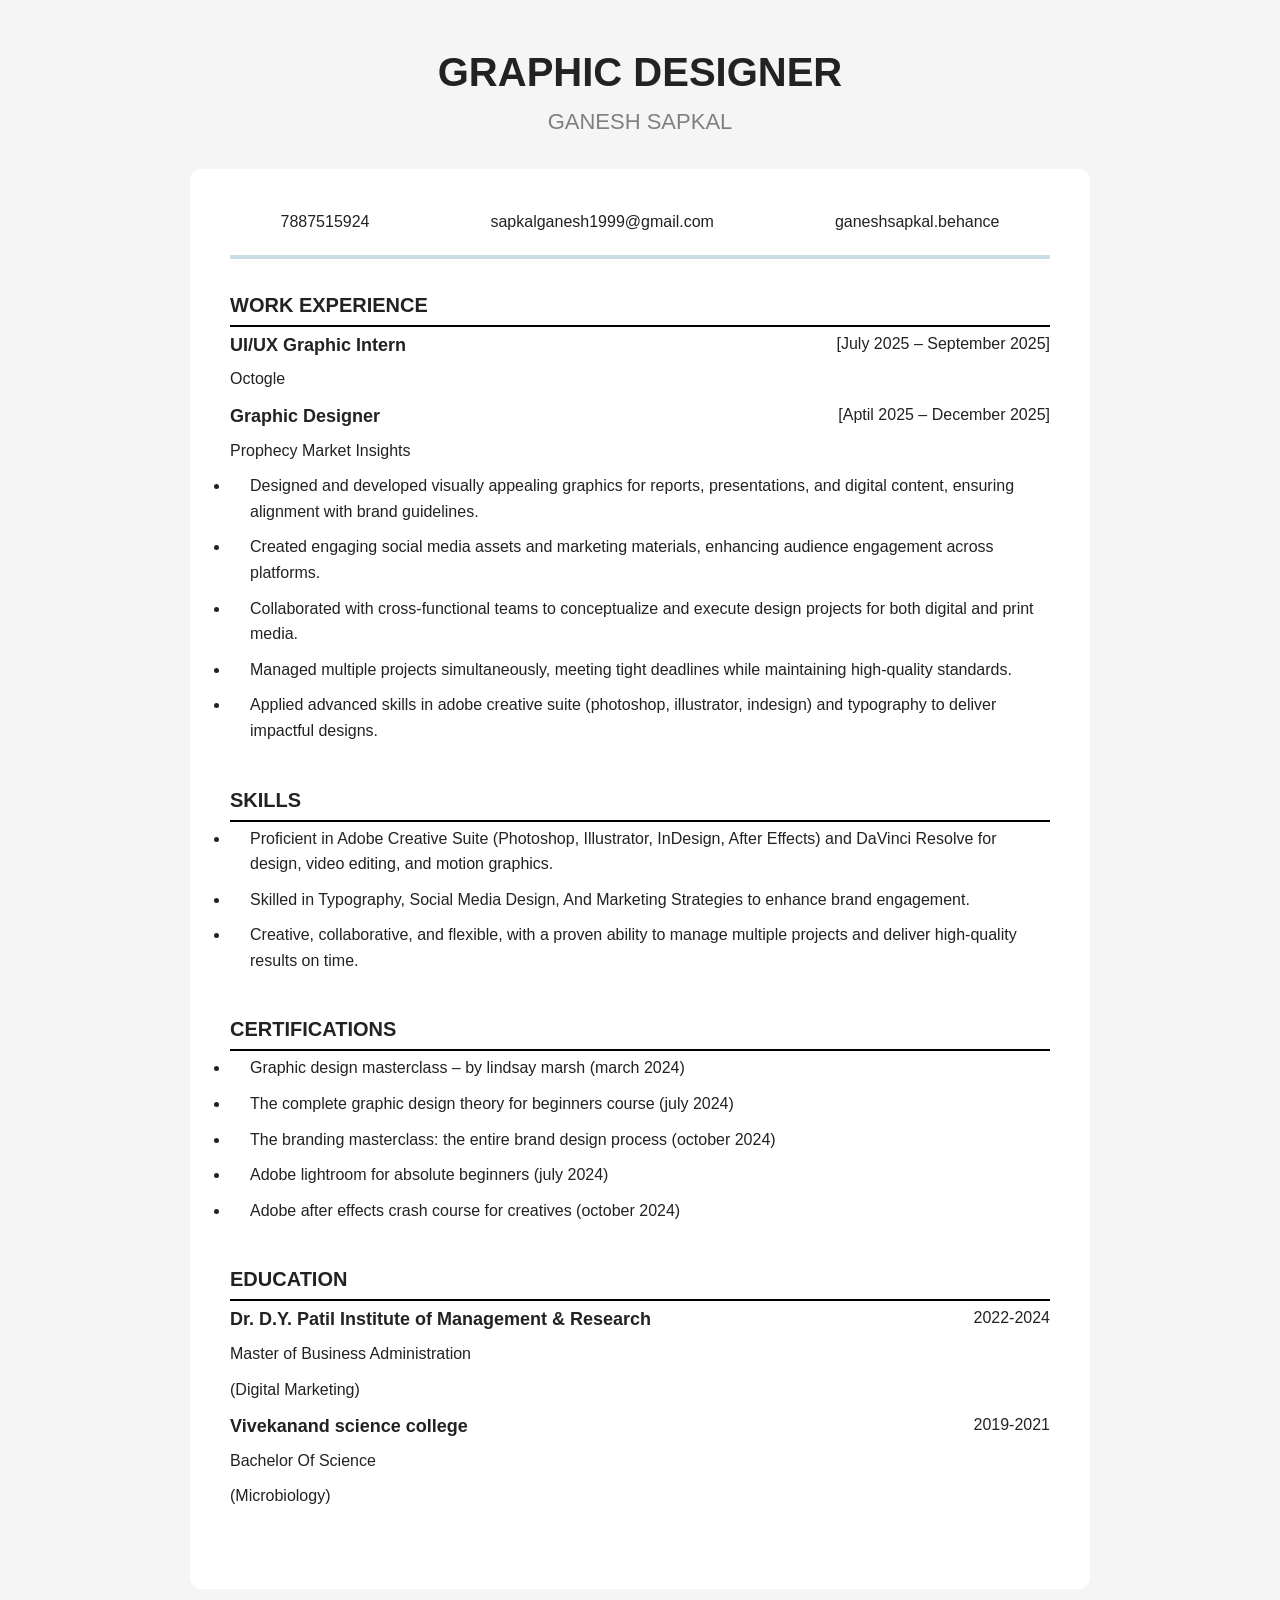
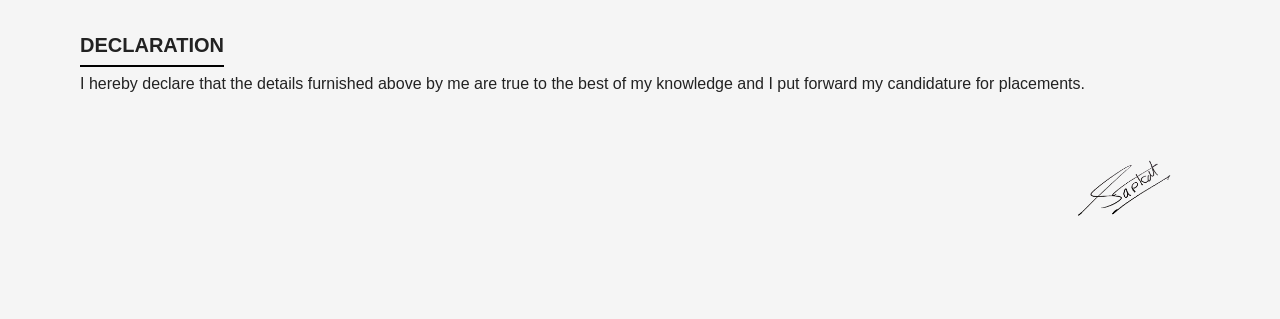
==== resume.html @ cbca67ed "update" ====
<!DOCTYPE html>
<html lang="en">
<head>
    <meta charset="UTF-8">
    <meta name="viewport" content="width=device-width, initial-scale=1.0">
    <title>My Resume</title>
    <link rel="stylesheet" href="style2.css">
</head>
<body>
    <header>
        <h1>GRAPHIC DESIGNER</h1>
        <h2>GANESH SAPKAL</h2>
    </header>
    <main>
        <address>
        <a href="tel:7887515924">7887515924</a>
        <a href="mailto:sapkalganesh1999@gmail.com">sapkalganesh1999@gmail.com</a>
        <a href="https://www.behance.net/ganeshsapkal" target="_blank" rel="noopener">ganeshsapkal.behance</a>
        </address>
    <section class="work-experience">
    <h4>WORK EXPERIENCE</h4>
    <div class="position">
        <h5>UI/UX Graphic Intern</h5>
        <p> [July 2025 – September 2025] </p>
    </div>
    <p> Octogle </p>
    <div class="position">
        <h5>Graphic Designer</h5>
        <p> [Aptil 2025 – December 2025] </p>
    </div>
    <p> Prophecy Market Insights </p>
    <ul>
        <li>Designed and developed visually appealing graphics for reports, presentations, and digital content, ensuring 
        alignment with brand guidelines. </li>
        <li>Created engaging social media assets and marketing materials, enhancing audience engagement across platforms.</li>
        <li>Collaborated with cross-functional teams to conceptualize and execute design projects for both digital and print 
        media.</li>
        <li>Managed multiple projects simultaneously, meeting tight deadlines while maintaining high-quality standards.</li>
        <li>Applied advanced skills in adobe creative suite (photoshop, illustrator, indesign) and typography to deliver 
        impactful designs.</li>
    </ul>
    </section>
    <section >
       <h4>SKILLS </h4>
    <ul>
        <li>Proficient in Adobe Creative Suite (Photoshop, Illustrator, InDesign, After Effects) and 
        DaVinci Resolve for design, video editing, and motion graphics.</li>
        <li>Skilled in Typography, Social Media Design, And Marketing Strategies to enhance brand 
        engagement. </li>
        <li>Creative, collaborative, and flexible, with a proven ability to manage multiple projects and 
        deliver high-quality results on time.</li>
    </ul> 
    </section>
    <section>
      <h4>CERTIFICATIONS </h4>
    <ul>
        <li>Graphic design masterclass – by lindsay marsh (march 2024)</li>
        <li>The complete graphic design theory for beginners course (july 2024) </li>
        <li>The branding masterclass: the entire brand design process (october 2024)</li>
        <li>Adobe lightroom for absolute beginners (july 2024)</li>
        <li>Adobe after effects crash course for creatives (october 2024)</li>
    </ul>  
    </section>
    <section>
    <h4>EDUCATION </h4>
    <div class="position">
        <h5>Dr. D.Y. Patil Institute of Management & Research</h5>
        <p>2022-2024 </p>
    </div>
    <p> Master of Business Administration</p>
    <p>(Digital Marketing)</p>
    <div class="position">
        <h5>Vivekanand science college </h5>
        <p> 2019-2021 </p>
    </div>
    <p> Bachelor Of Science</p>
    <p>(Microbiology)</p>  
    </section>
    </main>
    <footer>
        <div class="FOOTERTEXT">
            <h4>DECLARATION</h4>
            <p class="paragraphdi">I hereby declare that the details furnished above by me are true to the best of my knowledge 
            and I put forward my candidature for placements.</p>
        </div>   
    <img src="images/sig-ganesh.webp" alt="Ganesh Sapkal Signature">
    </footer>
</body>
</html>
---- style2.css ----
/* RESET */
*{
    margin: 0;
    padding: 0;
    box-sizing: border-box;
}

/* BODY */
body{
    font-family: Arial, sans-serif;
    line-height: 1.6;
    background-color: #f5f5f5;
    color: #222;
    padding: 40px;
}

/* MAIN CONTAINER */
main{
    max-width: 900px;
    margin: auto;
    background-color: white;
    padding: 40px;
    border-radius: 12px;
}

/* HEADER */
header{
    text-align: center;
    margin-bottom: 30px;
}

header h1{
    font-size: 40px;
}

header h2{
    font-size: 22px;
    font-weight: normal;
    color: gray;
}

/* CONTACT INFO */
address{
    display: flex;
    justify-content: space-around;
    gap: 20px;
    margin-bottom: 30px;
    font-style: normal;
    padding-bottom: 20px;
    border-bottom: 4px solid #C9DEE4;
}

address a{
    text-decoration: none;
    color: #222;
}

/* SECTIONS */
section{
    margin-bottom: 40px;
}

/* SECTION HEADINGS */
section h2{
    margin-bottom: 15px;
    border-bottom: 2px solid black;
    padding-bottom: 5px;
}

/* LISTS */
li{
    margin-bottom: 10px;
    padding-left: 20px;
}

/* PARAGRAPHS */
p{
    margin-bottom: 10px;
}

/* FOOTER */
footer{
    margin: 40px;
    text-align: center;
    display: flex;
    flex-direction: column;
    justify-content: flex-start;
    align-items: flex-end;
}
.FOOTERTEXT{
    display: flex;
    flex-direction: column;
    align-items: flex-start;
    align-self: stretch;

}
.paragraphdi{
    text-align: left;
}

/* SIGNATURE IMAGE */
footer img{
    width: 150px;
    margin-top: 20px;
}
h4{
    border-bottom: 2px solid black;
    padding-bottom: 4px;
    margin-bottom: 4px;
    font-size: 20px;
}
.position{
    display: flex;
    justify-content: space-between;
}
h5{
    font-size: 18px;
}
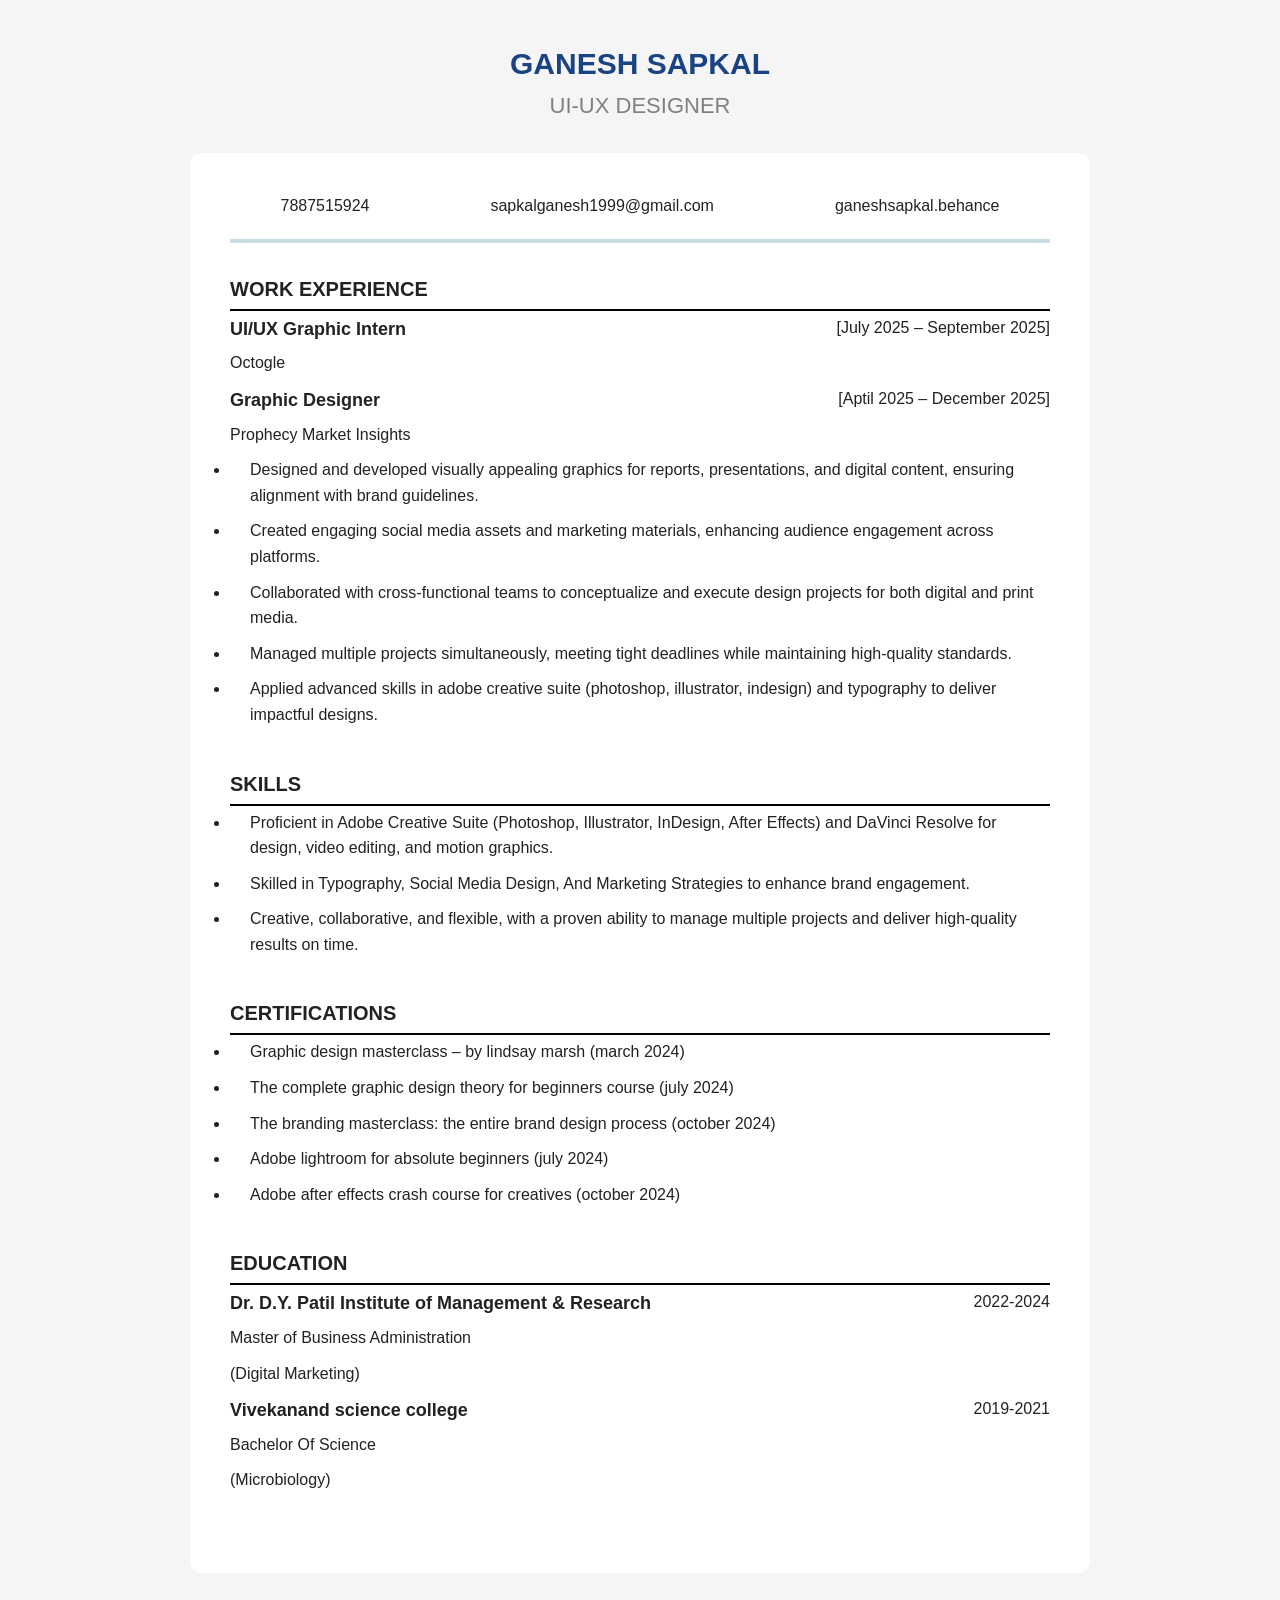
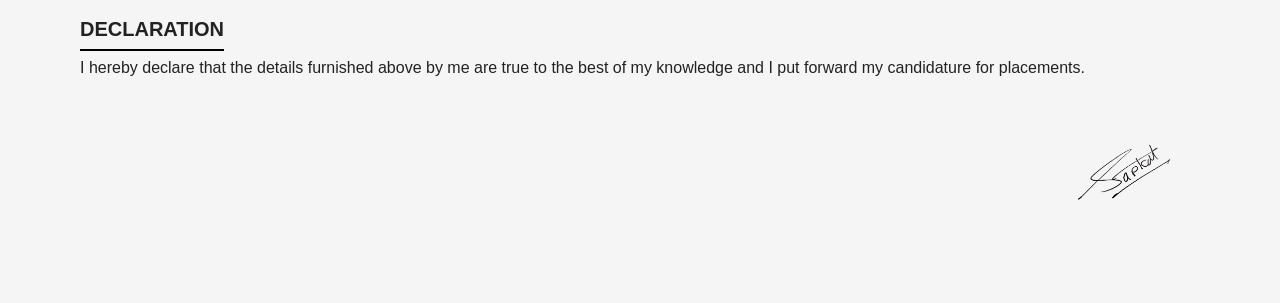
==== commit 776073e4: "structure" ====
--- a/resume.html
+++ b/resume.html
@@ -8,8 +8,8 @@
 </head>
 <body>
     <header>
-        <h1>GRAPHIC DESIGNER</h1>
-        <h2>GANESH SAPKAL</h2>
+        <h1>GANESH SAPKAL </h1>
+        <h2>UI-UX DESIGNER</h2>
     </header>
     <main>
         <address>
--- a/style2.css
+++ b/style2.css
@@ -30,7 +30,8 @@
 }
 
 header h1{
-    font-size: 40px;
+    font-size: 30px;
+    color: #194382;
 }
 
 header h2{
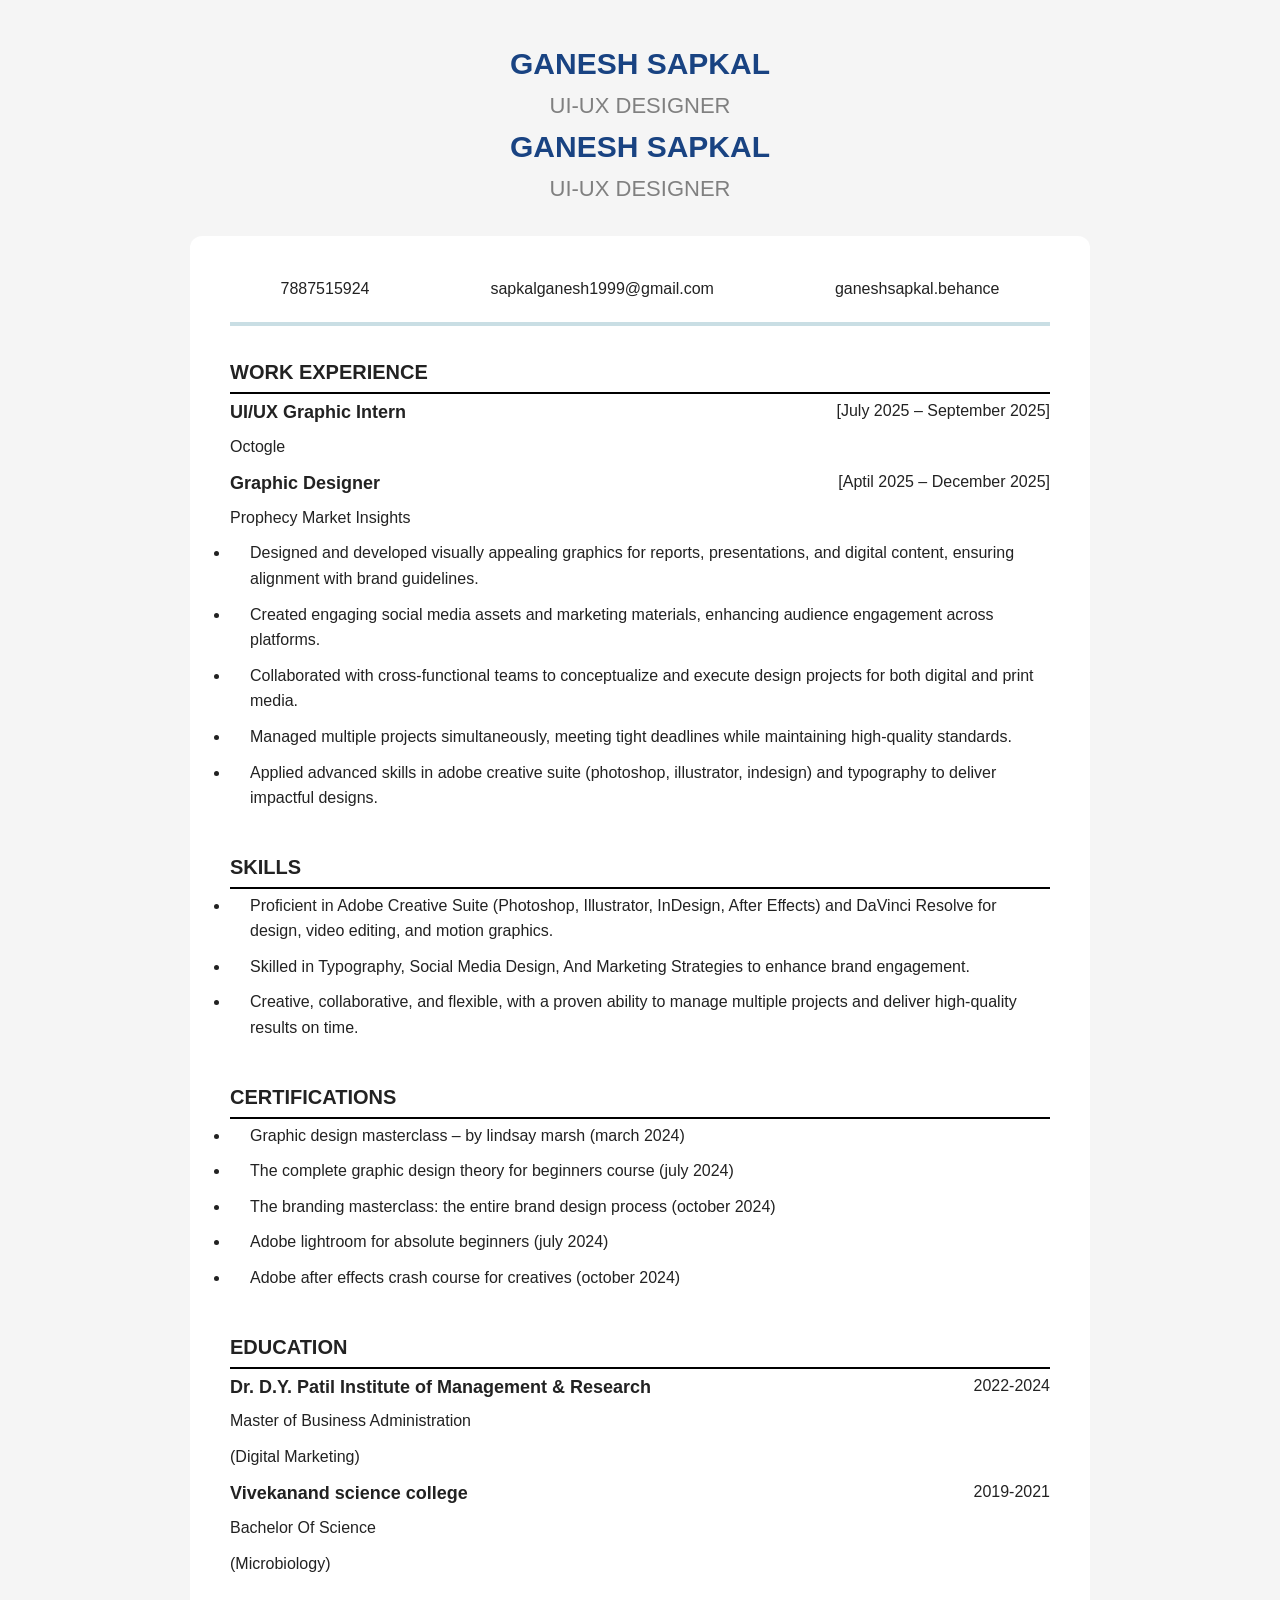
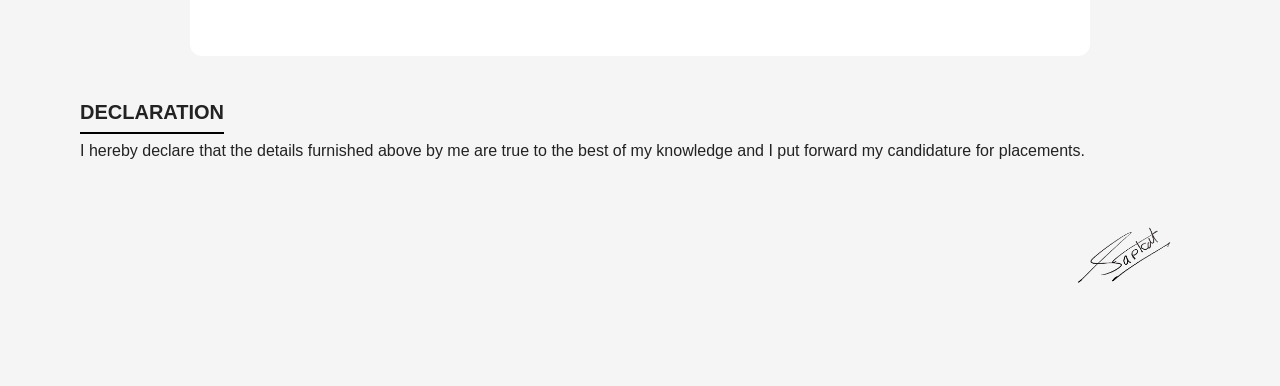
==== commit 47f0ee2e: "new update" ====
--- a/resume.html
+++ b/resume.html
@@ -8,6 +8,8 @@
 </head>
 <body>
     <header>
+        <h1>GANESH SAPKAL </h1>
+        <h2>UI-UX DESIGNER</h2>
         <h1>GANESH SAPKAL </h1>
         <h2>UI-UX DESIGNER</h2>
     </header>
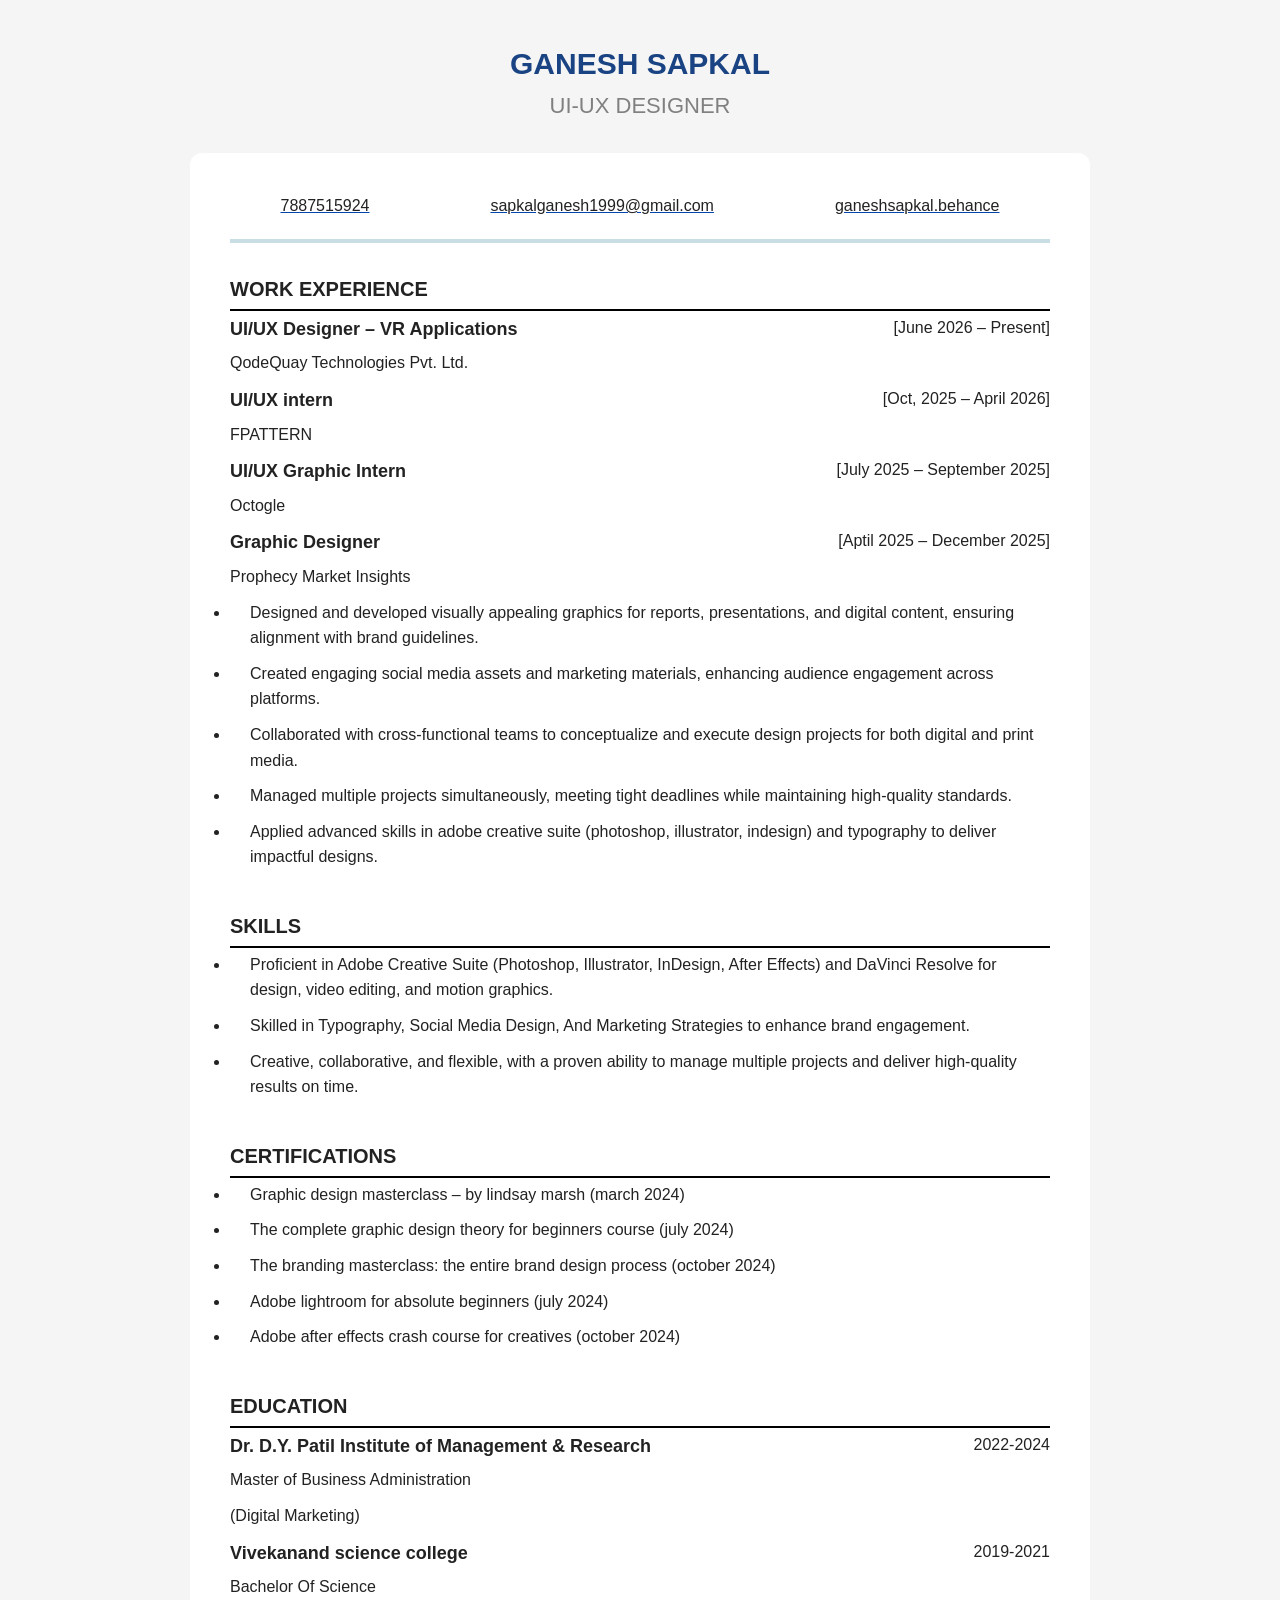
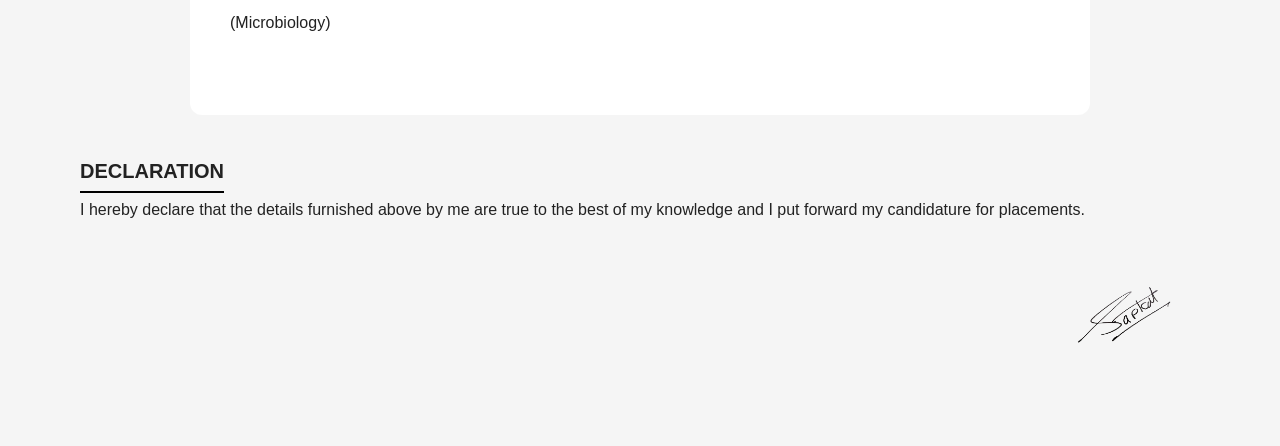
==== commit 59861261: "Update portfolio" ====
--- a/resume.html
+++ b/resume.html
@@ -10,17 +10,25 @@
     <header>
         <h1>GANESH SAPKAL </h1>
         <h2>UI-UX DESIGNER</h2>
-        <h1>GANESH SAPKAL </h1>
-        <h2>UI-UX DESIGNER</h2>
     </header>
     <main>
-        <address>
+        <address class="linkaaa">
         <a href="tel:7887515924">7887515924</a>
         <a href="mailto:sapkalganesh1999@gmail.com">sapkalganesh1999@gmail.com</a>
         <a href="https://www.behance.net/ganeshsapkal" target="_blank" rel="noopener">ganeshsapkal.behance</a>
         </address>
     <section class="work-experience">
     <h4>WORK EXPERIENCE</h4>
+        <div class="position">
+        <h5>UI/UX Designer – VR Applications</h5>
+        <p> [June 2026 – Present] </p>
+        </div>
+        <p> QodeQuay Technologies Pvt. Ltd.</p>
+    <div class="position">
+        <h5>UI/UX intern</h5>
+        <p> [Oct, 2025 – April 2026] </p>
+        </div>
+        <p> FPATTERN  </p>
     <div class="position">
         <h5>UI/UX Graphic Intern</h5>
         <p> [July 2025 – September 2025] </p>
--- a/style2.css
+++ b/style2.css
@@ -116,4 +116,9 @@
 }
 h5{
     font-size: 18px;
-}+}
+.linkaaa{
+    color: #0246ac;
+    text-decoration: underline;
+    font-weight: 500;
+}
